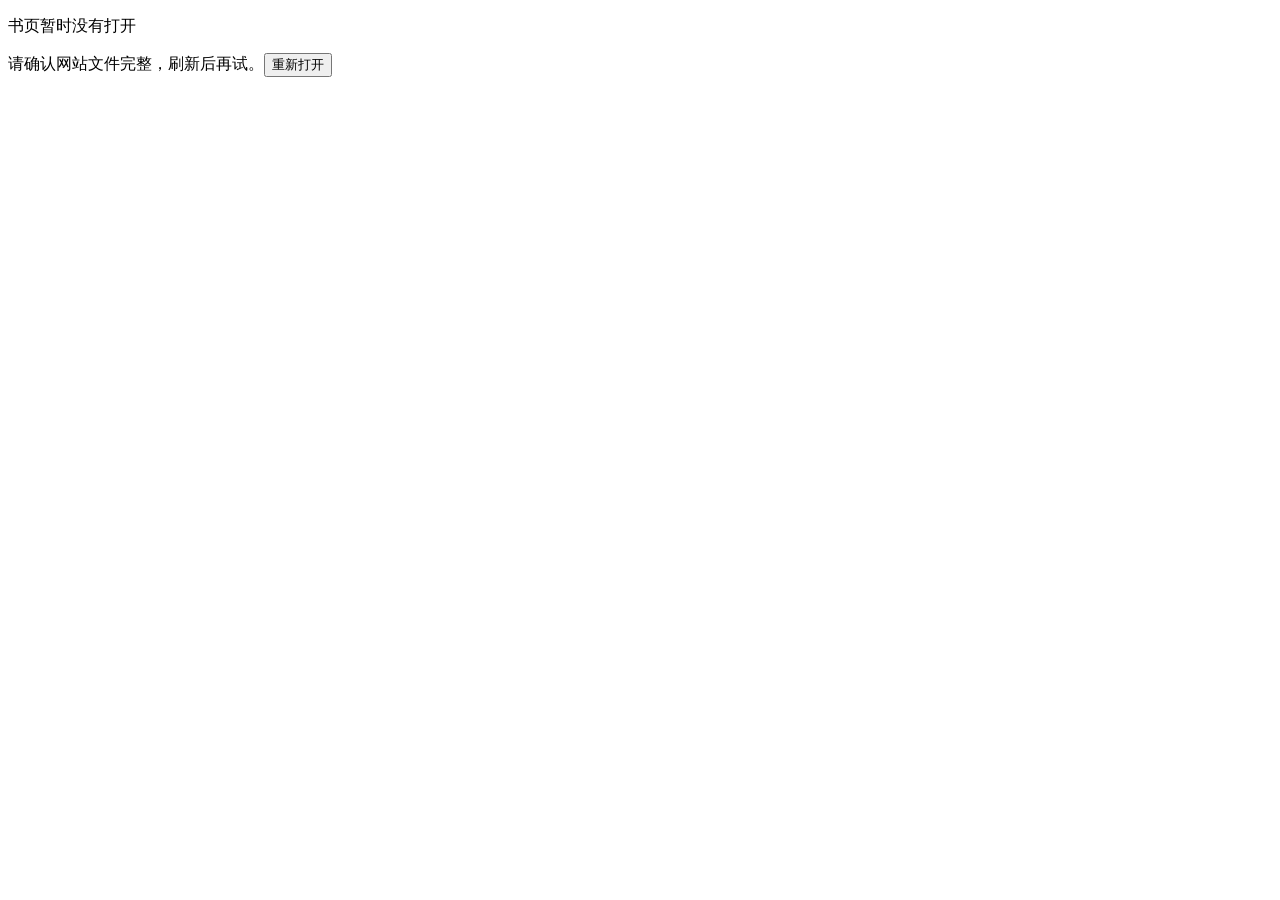
==== answer-book/index.html @ 26805d5e "添加答案之书网站首页" ====
<!doctype html>
<html lang="zh-CN"><head><meta charset="utf-8"><meta name="viewport" content="width=device-width,initial-scale=1"><meta name="theme-color" content="#e9e2d6"><meta name="description" content="翻开一页，给自己一点光。Asia 创作的答案之书，1000页温柔而坚定的鼓励。"><title>答案之书 · Asia</title><link rel="icon" href="./favicon.svg" type="image/svg+xml"><link rel="preload" href="./assets/WenKai.woff2" as="font" type="font/woff2" crossorigin><link rel="stylesheet" href="./style.css"><script defer src="./assets/app.js"></script></head>
<body><div id="root"><main class="boot"><p>答案之书</p><span>正在轻轻翻开……</span></main></div><noscript><p class="boot">请开启浏览器的 JavaScript，即可翻阅答案之书。</p></noscript><script>window.addEventListener('error',function(e){if(e.target&&e.target.tagName==='SCRIPT'){document.getElementById('root').innerHTML='<main class="boot"><p>书页暂时没有打开</p><span>请确认网站文件完整，刷新后再试。</span><button onclick="location.reload()">重新打开</button></main>'}},true)</script></body></html>
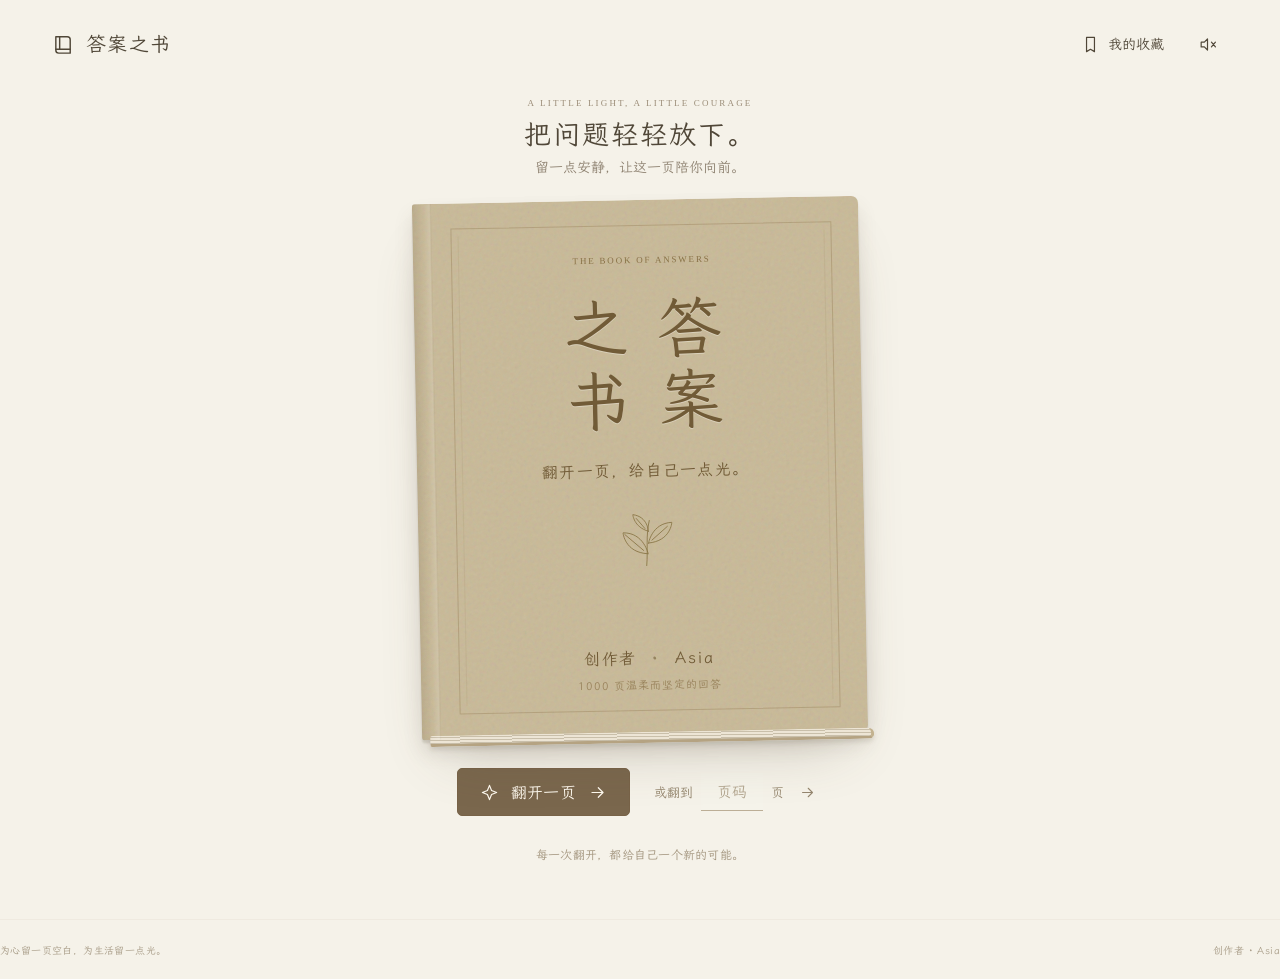
==== commit 6d3907dd: "Simplify answer pages to a centered single sentence" ====
--- a/answer-book/index.html
+++ b/answer-book/index.html
@@ -1,3 +1,3 @@
 <!doctype html>
-<html lang="zh-CN"><head><meta charset="utf-8"><meta name="viewport" content="width=device-width,initial-scale=1"><meta name="theme-color" content="#e9e2d6"><meta name="description" content="翻开一页，给自己一点光。Asia 创作的答案之书，1000页温柔而坚定的鼓励。"><title>答案之书 · Asia</title><link rel="icon" href="./favicon.svg" type="image/svg+xml"><link rel="preload" href="./assets/WenKai.woff2" as="font" type="font/woff2" crossorigin><link rel="stylesheet" href="./style.css"><script defer src="./assets/app.js"></script></head>
+<html lang="zh-CN"><head><meta charset="utf-8"><meta name="viewport" content="width=device-width,initial-scale=1"><meta name="theme-color" content="#e9e2d6"><meta name="description" content="翻开一页，给自己一点光。Asia 创作的答案之书，1000页清醒有力的短句，每页一句，少一点犹豫，多一点行动。"><title>答案之书 · Asia</title><link rel="icon" href="./favicon.svg" type="image/svg+xml"><link rel="preload" href="./assets/WenKai.woff2" as="font" type="font/woff2" crossorigin><link rel="stylesheet" href="./style.css"><script defer src="./assets/app.js"></script></head>
 <body><div id="root"><main class="boot"><p>答案之书</p><span>正在轻轻翻开……</span></main></div><noscript><p class="boot">请开启浏览器的 JavaScript，即可翻阅答案之书。</p></noscript><script>window.addEventListener('error',function(e){if(e.target&&e.target.tagName==='SCRIPT'){document.getElementById('root').innerHTML='<main class="boot"><p>书页暂时没有打开</p><span>请确认网站文件完整，刷新后再试。</span><button onclick="location.reload()">重新打开</button></main>'}},true)</script></body></html>
--- a/answer-book/style.css
+++ b/answer-book/style.css
@@ -0,0 +1,10 @@
+@font-face{font-family:WenKai;src:url('./assets/WenKai.woff2') format('woff2');font-display:swap}*{box-sizing:border-box}html{color-scheme:light}body{margin:0;background:#f5f2e9;color:#504738;font-family:WenKai,'Songti SC','Microsoft YaHei',serif;-webkit-font-smoothing:antialiased}button,input,textarea{font:inherit}button,a,input{touch-action:manipulation}button{cursor:pointer}button:disabled{cursor:default;opacity:.42}button:focus-visible,a:focus-visible,input:focus-visible,textarea:focus-visible{outline:2px solid #937650;outline-offset:5px}button{color:inherit}a{color:inherit;text-decoration:none}button{border:0;background:none}svg{flex-shrink:0}::selection{background:#ded0ae}.app{min-height:100vh;position:relative;overflow:hidden}.header{height:88px;margin:0 auto;padding:0 52px;max-width:1440px;display:flex;align-items:center;justify-content:space-between}.brand{display:flex;gap:11px;align-items:center;font-size:20px;letter-spacing:.07em}.header-actions{display:flex;align-items:center;gap:22px}.quiet-button{display:flex;gap:8px;align-items:center;font-size:14px;padding:10px 0}.quiet-button:hover{color:#8a6b45}.quiet-button small{min-width:20px;text-align:center;padding:1px 5px;border-radius:4px;background:#ddd5c8;font-size:12px}.icon-button{width:42px;height:42px;display:inline-flex;align-items:center;justify-content:center;border-radius:4px}.icon-button:hover{background:#dcd3c24d}main{max-width:1000px;margin:auto}.intro{text-align:center;padding:10px 20px 24px}.eyebrow{font-family:Georgia,serif;font-size:9px;letter-spacing:.24em;color:#9c8e79;margin:0 0 11px}.intro h1{font-size:27px;font-weight:400;letter-spacing:.07em;margin:0 0 8px}.intro>p:last-child{font-size:14px;color:#8f8372;margin:0}.book-stage{position:relative;width:fit-content;margin:0 auto 32px;perspective:1600px}.book{position:relative;width:446px;min-height:536px;border-radius:3px 7px 7px 3px;transform:rotate(-1.1deg);box-shadow:0 3px 2px #42362024,0 12px 19px #5c503b21,0 32px 60px -25px #5c503b50;transition:transform .65s;isolation:isolate}.book:before{content:'';position:absolute;inset:0 auto 0 0;width:19px;border-radius:2px 0 0 2px;z-index:1;pointer-events:none;background:linear-gradient(90deg,#58462b20,transparent 60%,#fff2 90%,#58462b10)}.book:after{content:'';position:absolute;inset:auto -6px -7px 8px;height:8px;z-index:-2;border-radius:2px 6px 5px 2px;background:repeating-linear-gradient(0deg,#c9bfaa 0 1px,#ede5d5 1px 3px);border-right:3px solid #c3b28f;border-bottom:3px solid #b5a382;box-shadow:0 3px 4px #52452c20}.cloth{background-color:#c8b997;background-image:url("data:image/svg+xml,%3Csvg viewBox='0 0 140 140' xmlns='http://www.w3.org/2000/svg'%3E%3Cfilter id='n'%3E%3CfeTurbulence type='fractalNoise' baseFrequency='.85' numOctaves='3' stitchTiles='stitch'/%3E%3C/filter%3E%3Crect width='100%25' height='100%25' opacity='.11' filter='url(%23n)'/%3E%3C/svg%3E")}.book-cover{height:536px;padding:25px 27px 25px 38px;color:#715b37}.cover-border{height:100%;border:1px solid #8b724858;display:flex;flex-direction:column;align-items:center;padding:25px 15px 18px;position:relative}.cover-border:before,.cover-border:after{content:'';position:absolute;top:7px;bottom:7px;width:1px;background:#957d501f}.cover-border:before{left:6px}.cover-border:after{right:6px}.cover-label{font-family:Georgia,serif;font-size:9px;letter-spacing:.2em;margin:4px 0 25px;color:#887146}.cover-title{display:flex;flex-direction:row-reverse;gap:15px;text-shadow:0 1px 0 #fff5;line-height:1.2;font-weight:400;font-size:65px;letter-spacing:.12em;margin:3px 0 22px}.cover-title span{writing-mode:vertical-rl}.cover-subtitle{font-size:16px;letter-spacing:.08em;margin:0}.art{width:126px;height:100px;color:#b1a17d}.cover-art{width:90px;height:76px;margin:19px 0 9px;color:#887445}.creator{font-size:16px;letter-spacing:.12em;margin:auto 0 11px}.creator span{padding:0 7px;color:#95835f}.cover-count{font-size:11px;letter-spacing:.08em;margin:0;color:#97815a}.paper{transform:rotate(0);background:#fffdf6;box-shadow:0 3px 2px #42362020,0 12px 24px #5c503b17,0 32px 60px -25px #5c503b38}.answer-page{height:536px;position:relative;padding:30px 42px 26px 49px;display:flex;flex-direction:column}.page-top,.page-bottom{display:flex;align-items:center;justify-content:space-between;color:#a3947b;gap:16px}.page-top{font-size:12px}.page-top>span:last-child{font-family:Georgia,serif;font-size:7px;letter-spacing:.09em}.answer-content{margin:auto 0;position:relative;z-index:2;min-height:240px;display:flex;flex-direction:column;align-items:center;justify-content:center;padding:0}.tiny-rule{width:25px;border-top:1px solid #b89f77;margin:0 auto 28px}.answer-content h2{font-size:32px;line-height:1.8;font-weight:400;text-align:center;margin:0;color:#514638;letter-spacing:.035em;text-wrap:balance}.page-art{position:absolute;bottom:54px;right:35px;width:94px;height:77px;color:#c5b997;opacity:.3}.page-bottom{font-size:10px;position:relative;z-index:2}.page-bottom>span:last-child{font-size:16px;color:#8c7a5c;white-space:nowrap}.page-bottom i{font-style:normal;font-size:10px;color:#b5a68e}.page-flip{position:absolute;inset:0;pointer-events:none;background:linear-gradient(90deg,#e7decd,#faf6eb 15%,#f1e9da 95%,#b9aa902a);opacity:0;transform-origin:left center;border-radius:2px 6px 6px 2px;z-index:5;backface-visibility:hidden}.turning .page-flip{animation:turn .64s ease-in-out}.turning{pointer-events:none}@keyframes turn{0%{opacity:0;transform:rotateY(0)}12%{opacity:1}70%{opacity:1;transform:rotateY(-130deg)}100%{opacity:0;transform:rotateY(-175deg)}}.side-arrow{position:absolute;top:calc(50% - 23px);width:46px;height:46px;border:1px solid #d4cab9;border-radius:50%;display:flex;align-items:center;justify-content:center;color:#8b7b60;transition:background .2s}.side-arrow:hover{background:#dfd6c6}.side-arrow.left{left:-85px;transform:rotate(180deg)}.side-arrow.right{right:-85px}.reading-controls{display:flex;gap:24px;align-items:center;justify-content:center}.primary-button{min-height:48px;padding:12px 22px;background:#7a674d;color:#fffaf0;border-radius:5px;display:inline-flex;align-items:center;justify-content:center;gap:12px;font-size:16px;letter-spacing:.03em;border:1px solid #786348;transition:background .2s}.primary-button:hover{background:#68543b}.primary-button:disabled{opacity:.62}.page-form{display:flex;align-items:center;gap:8px;font-size:13px;color:#95866e}.page-form input{width:62px;height:38px;background:#f6f2e91f;border:0;border-bottom:1px solid #bcae96;border-radius:0;text-align:center;outline-offset:3px;color:#665842;font-size:15px}.page-form input::placeholder{color:#b2a58e}.jump-button{display:flex;align-items:center;justify-content:center;width:31px;height:38px}.jump-button:hover{color:#655239}.form-error{min-height:18px;font-size:12px;text-align:center;color:#a15e43;margin:8px 20px 2px}.after-book{text-align:center;min-height:46px}.after-book>p{font-size:12px;letter-spacing:.02em;color:#a2947d;margin:6px 20px 0}.page-tools{display:flex;gap:18px;justify-content:center;margin:0 0 13px}.page-tools button{font-size:12px;color:#94836b;display:flex;align-items:center;gap:6px;padding:8px 0}.page-tools button:hover,.page-tools button.selected{color:#6b5738}.page-tools .selected svg{fill:#a8906530}.close-book{font-size:11px;text-decoration:underline;text-underline-offset:4px;color:#a79984;padding:4px 8px}footer{max-width:1336px;margin:25px auto 0;padding:25px 0 22px;border-top:1px solid #d9d0c240;color:#a79b86;font-size:10px;display:flex;justify-content:space-between;letter-spacing:.04em}.modal{border:1px solid #dfd4c1;border-radius:9px;background:#fbf7ee;color:#655743;padding:25px;max-width:520px;width:calc(100% - 36px);max-height:85dvh;box-shadow:0 25px 80px #483b2333}.modal::backdrop{background:#4b423452;backdrop-filter:blur(3px)}.modal-head{display:flex;justify-content:space-between;align-items:center;gap:16px}.modal h2{margin:0;font-size:23px;font-weight:400}.modal-note{font-size:13px;color:#9c8b74;margin:9px 0 20px}.favorites-list{display:flex;flex-direction:column;max-height:55dvh;overflow:auto}.favorite-row{display:flex;align-items:center;border-top:1px solid #e3dbcf;padding:14px 0;gap:6px}.favorite-page{flex:1;text-align:left;padding:0;display:flex;flex-direction:column;gap:7px;font-size:17px;line-height:1.5}.favorite-page small{font-size:11px;color:#aa967a}.favorite-page:hover{color:#8c6d43}.storage-note{font-size:11px;color:#a2927b;line-height:1.8;margin:16px 0 0}.empty{text-align:center;padding:20px 0 12px}.empty .art{color:#c4b595;margin-bottom:10px}.empty h3{font-size:20px;font-weight:400;margin:8px 0}.empty p{font-size:14px;color:#a19077;margin:12px 0 24px}.share-preview{max-width:100%;max-height:55dvh;display:block;margin:auto;border:1px solid #e1d6c4}.download{display:flex;width:100%;margin-top:18px}.share-loading{height:260px;display:flex;align-items:center;justify-content:center;font-size:16px;color:#a28e70;animation:breathe 1.3s infinite alternate}@keyframes breathe{to{opacity:.45}}.modal textarea{width:100%;min-height:200px;background:#f7f1e6;border:1px solid #e1d4bf;border-radius:5px;padding:16px;line-height:1.9;color:#6b5b44}.toast{position:fixed;left:50%;bottom:28px;transform:translate(-50%,15px);max-width:calc(100% - 32px);width:max-content;background:#65553fee;color:#fff8e8;padding:13px 20px;border-radius:6px;box-shadow:0 4px 20px #58472922;font-size:13px;opacity:0;pointer-events:none;transition:.2s;z-index:20}.toast.visible{opacity:1;transform:translate(-50%,0)}.boot{min-height:70vh;display:flex;flex-direction:column;align-items:center;justify-content:center;gap:15px}.boot p{font-size:30px;margin:0}.boot span{font-size:15px;color:#9c8d75}.boot button{padding:12px 22px;border:1px solid #bca98b;border-radius:4px}button:disabled:hover{background:inherit}
+@media(min-width:1440px){.intro{padding-top:18px;padding-bottom:30px}.book{width:470px;min-height:568px}.book-cover,.answer-page{height:568px}.cover-title{font-size:72px}.cover-art{margin-top:25px}.answer-content h2{font-size:31px}.book-stage{margin-bottom:34px}}
+@media(max-width:1024px){.header{padding:0 30px;height:75px}footer{margin-left:30px;margin-right:30px}.side-arrow.left{left:-68px}.side-arrow.right{right:-68px}}
+@media(max-width:640px){.header{height:66px;padding:0 20px}.brand{font-size:18px;gap:9px}.brand svg{width:20px}.header-actions{gap:10px}.quiet-button{font-size:12px;gap:6px}.icon-button{width:36px;height:36px}.intro{padding:15px 18px 23px}.eyebrow{font-size:7px;letter-spacing:.19em;margin-bottom:10px}.intro h1{font-size:23px;margin-bottom:7px}.intro>p:last-child{font-size:12px}.book-stage{width:calc(100% - 52px);max-width:420px;margin-bottom:27px}.book{width:100%;min-height:475px}.book-cover,.answer-page{height:475px}.book-cover{padding:20px 21px 20px 28px}.cover-border{padding:20px 12px 16px}.cover-label{font-size:8px;margin:3px 0 22px}.cover-title{font-size:58px;gap:13px;margin:0 0 19px}.cover-subtitle{font-size:14px;letter-spacing:.045em}.cover-art{width:78px;height:64px;margin:17px 0 8px}.creator{font-size:15px;margin-bottom:9px}.cover-count{font-size:10px}.answer-page{padding:24px 27px 23px 34px}.page-top{font-size:11px}.page-top>span:last-child{font-size:6px;letter-spacing:.03em}.answer-content{padding:0}.tiny-rule{margin:0 auto 24px}.answer-content h2{font-size:27px;line-height:1.8;margin:0}.page-art{width:76px;height:62px;right:22px;bottom:49px}.page-bottom{font-size:9px;gap:5px}.page-bottom>span:last-child{font-size:14px}.page-bottom i{font-size:9px}.side-arrow{top:calc(50% - 21px);bottom:auto;width:30px;height:42px;border:0}.side-arrow.left{left:-27px;transform:rotate(180deg)}.side-arrow.right{right:-27px;transform:none}.reading-controls{gap:14px;flex-wrap:wrap}.primary-button{min-height:45px;font-size:15px;padding:11px 16px;gap:10px}.page-form{font-size:12px;gap:6px}.page-form input{width:48px;height:35px;font-size:14px}.jump-button{width:26px;height:35px}.page-tools{gap:17px;margin-bottom:8px}.page-tools button{font-size:11px}.page-tools svg{width:16px}footer{margin:22px 22px 0;padding:20px 0;font-size:9px;gap:12px;flex-wrap:wrap}.modal{padding:20px}.modal h2{font-size:21px}.modal-note{font-size:12px}.toast{bottom:20px;font-size:12px}.app{padding-bottom:5px}}
+@media(max-width:360px){.header{padding:0 14px}.book-stage{width:calc(100% - 38px)}.answer-page{padding-left:29px;padding-right:23px}.answer-content h2{font-size:24px}.reading-controls{gap:9px}.quiet-button span{font-size:11px}.cover-title{font-size:55px}}
+@media(prefers-reduced-motion:reduce){*,*:before,*:after{animation:none!important;transition:none!important}.turning .page-flip{display:none}}
+
+
+
+.sr-only{position:absolute;width:1px;height:1px;padding:0;margin:-1px;overflow:hidden;clip:rect(0,0,0,0);white-space:nowrap;border:0}
